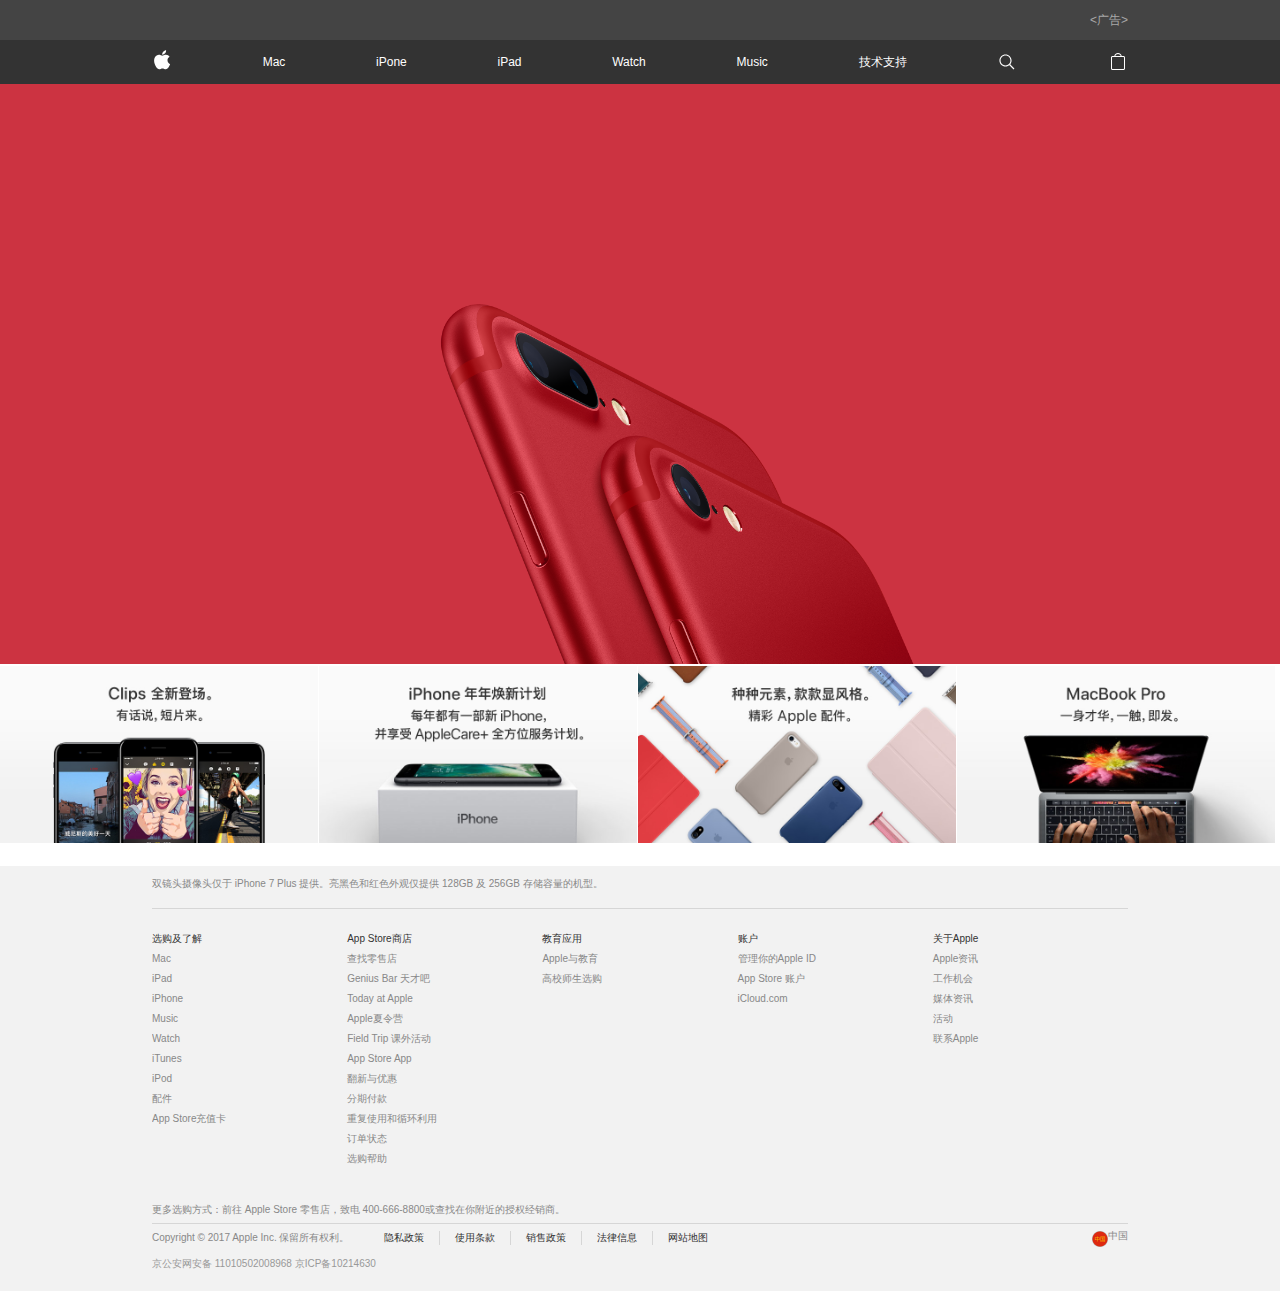
==== index.html @ c5117d0b "first commit" ====
<!DOCTYPE html>
<html lang="en">
<head>
	<meta charset="UTF-8">
	<title>Document</title>
	<link rel="stylesheet" type="text/css" href="./css/style2.css">
</head>
<body>
	<div class="bg">
		<div class="ad">
			<div class="box1">
			&lt;广告&gt;
			</div>	
		</div>
		<div class="menu">
			<div class="box1">
				<div class="apple"></div>
				<div>Mac</div>
				<div>iPone</div>
				<div>iPad</div>
				<div>Watch</div>
				<div>Music</div>
				<div>技术支持</div>
				<div class="search"></div>
				<div class="bag"></div>
			</div>	
		</div>
		<div class="banner">
		<div class="text">
				<span>特别版</span>
				<h1>iPhone7</h1>
				<h2>现更以红色呈现</h2>
			</div>
			<div class="red"></div>
			
			
		</div>	
	</div>
	<div class="rm">
		<ul>
			<li><a href="#"><img src="./images/small_img_1.jpg"></a></li>
			<li><a href="#"><img src="./images/small_img_2.jpg"></a></li>
			<li><a href="#"><img src="./images/small_img_3.jpg"></a></li>
			<li><a href="#"><img src="./images/small_img_4.jpg"></a></li>
		</ul>
	</div>	
	<div class="footer">
		<div class="box1">
			<div class="js">双镜头摄像头仅于 iPhone 7 Plus 提供。亮黑色和红色外观仅提供 128GB 及 256GB 存储容量的机型。</div>
			<div class="xuangou">
				<ul>
					<li>
						<ul>
							<li>选购及了解</li>
							<li><a href="#">Mac</a></li>
							<li><a href="#">iPad</a></li>
							<li><a href="#">iPhone</a></li>
							<li><a href="#">Music</a></li>
							<li><a href="#">Watch</a></li>
							<li><a href="#">iTunes</a></li>
							<li><a href="#">iPod</a></li>
							<li><a href="#">配件</a></li>
							<li><a href="#">App Store充值卡</a></li>
						</ul>
					</li>
					<li>
						<ul>
							<li>App Store商店</li>
							<li><a href="#">查找零售店</a></li>
							<li><a href="#">Genius Bar 天才吧</a></li>
							<li><a href="#">Today at Apple</a></li>
							<li><a href="#">Apple夏令营</a></li>
							<li><a href="#">Field Trip 课外活动</a></li>
							<li><a href="#">App Store App</a></li>
							<li><a href="#">翻新与优惠</a></li>
							<li><a href="#">分期付款</a></li>
							<li><a href="#">重复使用和循环利用</a></li>
							<li><a href="#">订单状态</a></li>
							<li><a href="#">选购帮助</a></li>
						</ul>
					</li>
					<li>
						<ul>
							<li>教育应用</li>
							<li><a href="#">Apple与教育</a></li>
							<li><a href="#">高校师生选购</a></li>
						</ul>
					</li>
					<li>
						<ul>
							<li>账户</li>
							<li><a href="#">管理你的Apple ID</a></li>
							<li><a href="#">App Store 账户</a></li>
							<li><a href="#">iCloud.com</a></li>
						</ul>
					</li>
					<li>
						<ul>
							<li>关于Apple</li>
							<li><a href="#">Apple资讯</a></li>
							<li><a href="#">工作机会</a></li>
							<li><a href="#">媒体资讯</a></li>
							<li><a href="#">活动</a></li>
							<li><a href="#">联系Apple</a></li>
						</ul>
					</li>	
				</ul>
			</div>
			<div class="else">
				<div class="phone">更多选购方式：前往 Apple Store 零售店，致电 400-666-8800或查找在你附近的授权经销商。</div>
				<div class="quanli">
					<span>Copyright © 2017 Apple Inc. 保留所有权利。</span>
					<ul>
						<li><a href="">隐私政策</a></li>
						<li><a href="">使用条款</a></li>
						<li><a href="">销售政策</a></li>
						<li><a href="">法律信息</a></li>
						<li><a href="">网站地图</a></li>
					</ul>
					<div class="flag">
					<img src="./images/china.png" alt="CN" width="16px">
					<span>中国</span>
				</div>
				</div>
				
				<div class="last">京公安网安备 11010502008968 京ICP备10214630
				</div>
			</div>
		</div>	
	</div>
</body>
</html>
---- css/style2.css ----
html,body,ul,h1,h2{
	margin: 0px;
	padding: 0px;
	font-family: "SF Pro SC","SF Pro Text","SF Pro Icons","PingFang SC","Helvetica Neue","Helvetica","Arial","sans-serif";

}
li{
	list-style: none;
}
.bg{
	width: 100%;
	height: auto;
	
}
.ad{
	height:40px;
	background-color: #444;
	color: #a8a8a8;
	font-size: 12px;
	line-height: 40px;
}
.box1{
	width: 976px;
	margin: 0px auto;
	height: 100%;
}
.ad>.box1{
	text-align: right;
}
.menu{
	background-color: #333333;
	height: 44px;
	user-select:none;
	cursor: default;
}
.menu>.box1{
	text-align: justify;
}
.menu>.box1:after{
	content: '';
	display: inline-block;
	width: 100%;
}
.menu>.box1>div{
	height: 100%;
	font-size: 12px;
	display: inline-block;
	line-height: 44px;
	vertical-align: middle;
	color: #fff;
}
.menu>.box1>div:hover{
	cursor: pointer;
	color: #999999;

}
.menu>.box1>.apple,.menu>.box1>.search,.menu>.box1>.bag{
	width: 20px;
	height: 44px;
	background-repeat: no-repeat;
	background-position: center center; 
}
.menu>.box1>.apple{
	background-image: url(../images/apple.svg);
}
.menu>.box1>.apple:hover{
	background-image: url(../images/apple2.svg);
}
.menu>.box1>.search{
	background-image: url(../images/search.svg);
}
.menu>.box1>.search:hover{
	background-image: url(../images/search2.svg);
}
.menu>.box1>.bag{
	background-image: url(../images/bag.svg);
}
.menu>.box1>.bag:hover{
	background-image: url(../images/bag2.svg);
}
.banner{
	height:580px;
	width: 100%;
	background-color: #cc3341;
	/*position: relative;*/
	overflow:hidden;
	color: #ffffff;
	/*padding:1px; */
	vertical-align: top;

}

.banner .text{
	display: inline-block;
}

.banner span{
	display: block;
	border: 1px solid #fff;
	font-size: 12px;
	width: 50px;
	line-height:25px;
	/*position: absolute;*/
	text-align: center; 
	margin: 0px auto;
	margin-top: 50px; 
	margin-bottom: 40px;

}
.banner h1,h2{
	text-align:center; 
	font-weight: 400;
}
.banner h1{
	font-size: 32px;
}
.banner h2{
	font-size: 48px;
}
.banner .red{
	height: 580px;
	width: 776px;
	background-image: url(../images/1.png);
	/*调节背景图片等比例放缩，用background-size:auto (放缩的比例)*/
	background-size: auto 100%;
	display: inline-block;
	margin: 0px auto;
	/*float: left;
	margin: 0px auto; */
	margin-top: 220px; 
	
}


.rm{
	width: 100%;
	height: 202px;
}
.rm li{
	/*display: inline-block;*/
	float: left;
	width: calc(25% - 2px);
	border-top:2px solid #ffffff;
	border-bottom:2px solid #ffffff;
	border-right:1px solid #ffffff; 
}
.rm li img{
	width: 100%;
	height: 100%;
}
.footer{
	height: auto;
	/*width: 100%;*/
	font-size: 10px;
	color: #888888;
	background-color: #f2f2f2;
	/*overflow:hidden;*/
}
.footer .js{
	width: 100%;
	text-align: left;
	padding: 11px 0px 17px;
	border-bottom: 1px solid #d6d6d6;
}
.xuangou{
	overflow: hidden;
}
.xuangou>ul{
	height: 100%;
	width: 100%;
	margin-top: 20px;
}
.xuangou>ul>li{
	width: 20%;
	float: left;
}
.xuangou a{
	text-decoration: none;
	color: #888888;
}
.xuangou>ul>li>ul>li{
	height: 20px;
	line-height: 20px;
}
.xuangou>ul>li>ul>li:first-child{
	color: #333333;
}
.xuangou a:hover{
	text-decoration: underline;
	color: #333333;
}
.else{
	margin-top: 34px; 
	overflow:hidden;
}
.else .phone{
	width: 100%;
	padding-bottom: 6px;
	border-bottom: 1px solid #d6d6d6;
	margin-bottom: 7px; 
	display: inline-block;
}
.else a{
	color: #333333;
	text-decoration: none;
}
.else a:hover{
	text-decoration: underline;
}
.else div>span{
	float: left;
}
.else ul{
	float: left;
	margin-left:20px; 
	}
.else  li{
	float: left;
	width: 70px;
    text-align: center;
    border-right:1px solid #d6d6d6; 
}
.else li:last-child{
	border-right:0px;
}
.quanli{
	overflow: hidden;
}
.flag{
	float: right;

}
.flag img{
	float: left;
}
.flag span {
 	position: relative;
 	top: -2px;
}
.last{
	margin: 10px 0px 20px;
	color: #999999;
}
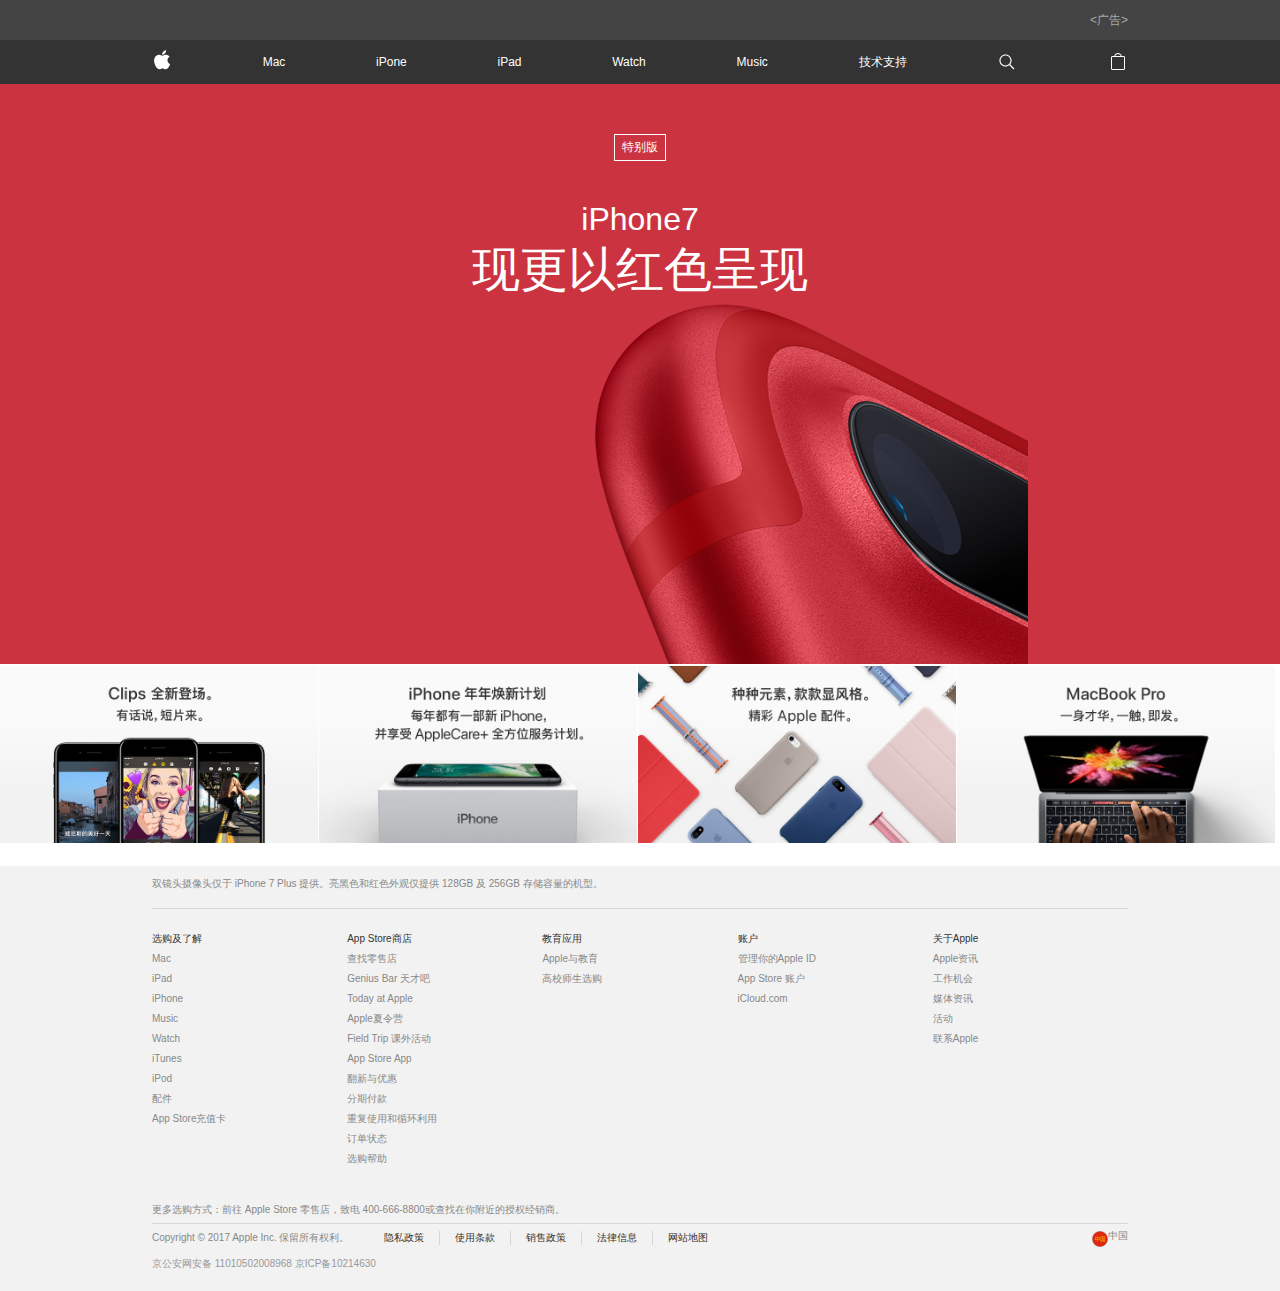
==== commit 636d163c: "Update index.html" ====
--- a/index.html
+++ b/index.html
@@ -3,7 +3,7 @@
 <head>
 	<meta charset="UTF-8">
 	<title>Document</title>
-	<link rel="stylesheet" type="text/css" href="./css/style2.css">
+	<link rel="stylesheet" type="text/css" href="./css/style.css">
 </head>
 <body>
 	<div class="bg">
@@ -129,4 +129,4 @@
 		</div>	
 	</div>
 </body>
-</html>+</html>
--- a/css/style.css
+++ b/css/style.css
@@ -0,0 +1,228 @@
+html,body,ul,h1,h2{
+	margin: 0px;
+	padding: 0px;
+	font-family: "SF Pro SC","SF Pro Text","SF Pro Icons","PingFang SC","Helvetica Neue","Helvetica","Arial","sans-serif";
+
+}
+li{
+	list-style: none;
+}
+.bg{
+	width: 100%;
+	height: auto;
+	
+}
+.ad{
+	height:40px;
+	background-color: #444;
+	color: #a8a8a8;
+	font-size: 12px;
+	line-height: 40px;
+}
+.box1{
+	width: 976px;
+	margin: 0px auto;
+	height: 100%;
+}
+.ad>.box1{
+	text-align: right;
+}
+.menu{
+	background-color: #333333;
+	height: 44px;
+	user-select:none;
+	cursor: default;
+}
+.menu>.box1{
+	text-align: justify;
+}
+.menu>.box1:after{
+	content: '';
+	display: inline-block;
+	width: 100%;
+}
+.menu>.box1>div{
+	height: 100%;
+	font-size: 12px;
+	display: inline-block;
+	line-height: 44px;
+	vertical-align: middle;
+	color: #fff;
+}
+.menu>.box1>div:hover{
+	cursor: pointer;
+	color: #999999;
+
+}
+.menu>.box1>.apple,.menu>.box1>.search,.menu>.box1>.bag{
+	width: 20px;
+	height: 44px;
+	background-repeat: no-repeat;
+	background-position: center center; 
+}
+.menu>.box1>.apple{
+	background-image: url(../images/apple.svg);
+}
+.menu>.box1>.apple:hover{
+	background-image: url(../images/apple2.svg);
+}
+.menu>.box1>.search{
+	background-image: url(../images/search.svg);
+}
+.menu>.box1>.search:hover{
+	background-image: url(../images/search2.svg);
+}
+.menu>.box1>.bag{
+	background-image: url(../images/bag.svg);
+}
+.menu>.box1>.bag:hover{
+	background-image: url(../images/bag2.svg);
+}
+.banner{
+	height:580px;
+	background-color: #cc3341;
+	position: relative;
+	overflow:hidden;
+	color: #ffffff;
+}
+.banner .red{
+	height: 580px;
+	width: 776px;
+	background-image: url(../images/1.png);
+	/*调节背景图片等比例放缩，用background-size:auto (放缩的比例)*/
+	background-size: auto ;                                                               
+	position: absolute;
+	left: calc(50% - 388px);
+	top: 220px;
+}
+
+.banner span{
+	display: block;
+	border: 1px solid #fff;
+	font-size: 12px;
+	width: 50px;
+	line-height:25px;
+	text-align: center; 
+	margin: 0px auto;
+	margin-top: 50px; 
+	margin-bottom: 40px;
+}
+.banner h1,h2{
+	text-align:center; 
+	font-weight: 400;
+}
+.banner h1{
+	font-size: 32px;
+}
+.banner h2{
+	font-size: 48px;
+}
+.rm{
+	width: 100%;
+	height: 202px;
+}
+.rm li{
+	/*display: inline-block;*/
+	float: left;
+	width: calc(25% - 2px);
+	border-top:2px solid #ffffff;
+	border-bottom:2px solid #ffffff;
+	border-right:1px solid #ffffff; 
+}
+.rm li img{
+	width: 100%;
+	height: 100%;
+}
+.footer{
+	height: auto;
+	/*width: 100%;*/
+	font-size: 10px;
+	color: #888888;
+	background-color: #f2f2f2;
+	/*overflow:hidden;*/
+}
+.footer .js{
+	width: 100%;
+	text-align: left;
+	padding: 11px 0px 17px;
+	border-bottom: 1px solid #d6d6d6;
+}
+.xuangou{
+	overflow: hidden;
+}
+.xuangou>ul{
+	height: 100%;
+	width: 100%;
+	margin-top: 20px;
+}
+.xuangou>ul>li{
+	width: 20%;
+	float: left;
+}
+.xuangou a{
+	text-decoration: none;
+	color: #888888;
+}
+.xuangou>ul>li>ul>li{
+	height: 20px;
+	line-height: 20px;
+}
+.xuangou>ul>li>ul>li:first-child{
+	color: #333333;
+}
+.xuangou a:hover{
+	text-decoration: underline;
+	color: #333333;
+}
+.else{
+	margin-top: 34px; 
+	overflow:hidden;
+}
+.else .phone{
+	width: 100%;
+	padding-bottom: 6px;
+	border-bottom: 1px solid #d6d6d6;
+	margin-bottom: 7px; 
+	display: inline-block;
+}
+.else a{
+	color: #333333;
+	text-decoration: none;
+}
+.else a:hover{
+	text-decoration: underline;
+}
+.else div>span{
+	float: left;
+}
+.else ul{
+	float: left;
+	margin-left:20px; 
+	}
+.else  li{
+	float: left;
+	width: 70px;
+    text-align: center;
+    border-right:1px solid #d6d6d6; 
+}
+.else li:last-child{
+	border-right:0px;
+}
+.quanli{
+	overflow: hidden;
+}
+.flag{
+	float: right;
+
+}
+.flag img{
+	float: left;
+}
+.flag span {
+ 	position: relative;
+ 	top: -2px;
+}
+.last{
+	margin: 10px 0px 20px;
+	color: #999999;
+}